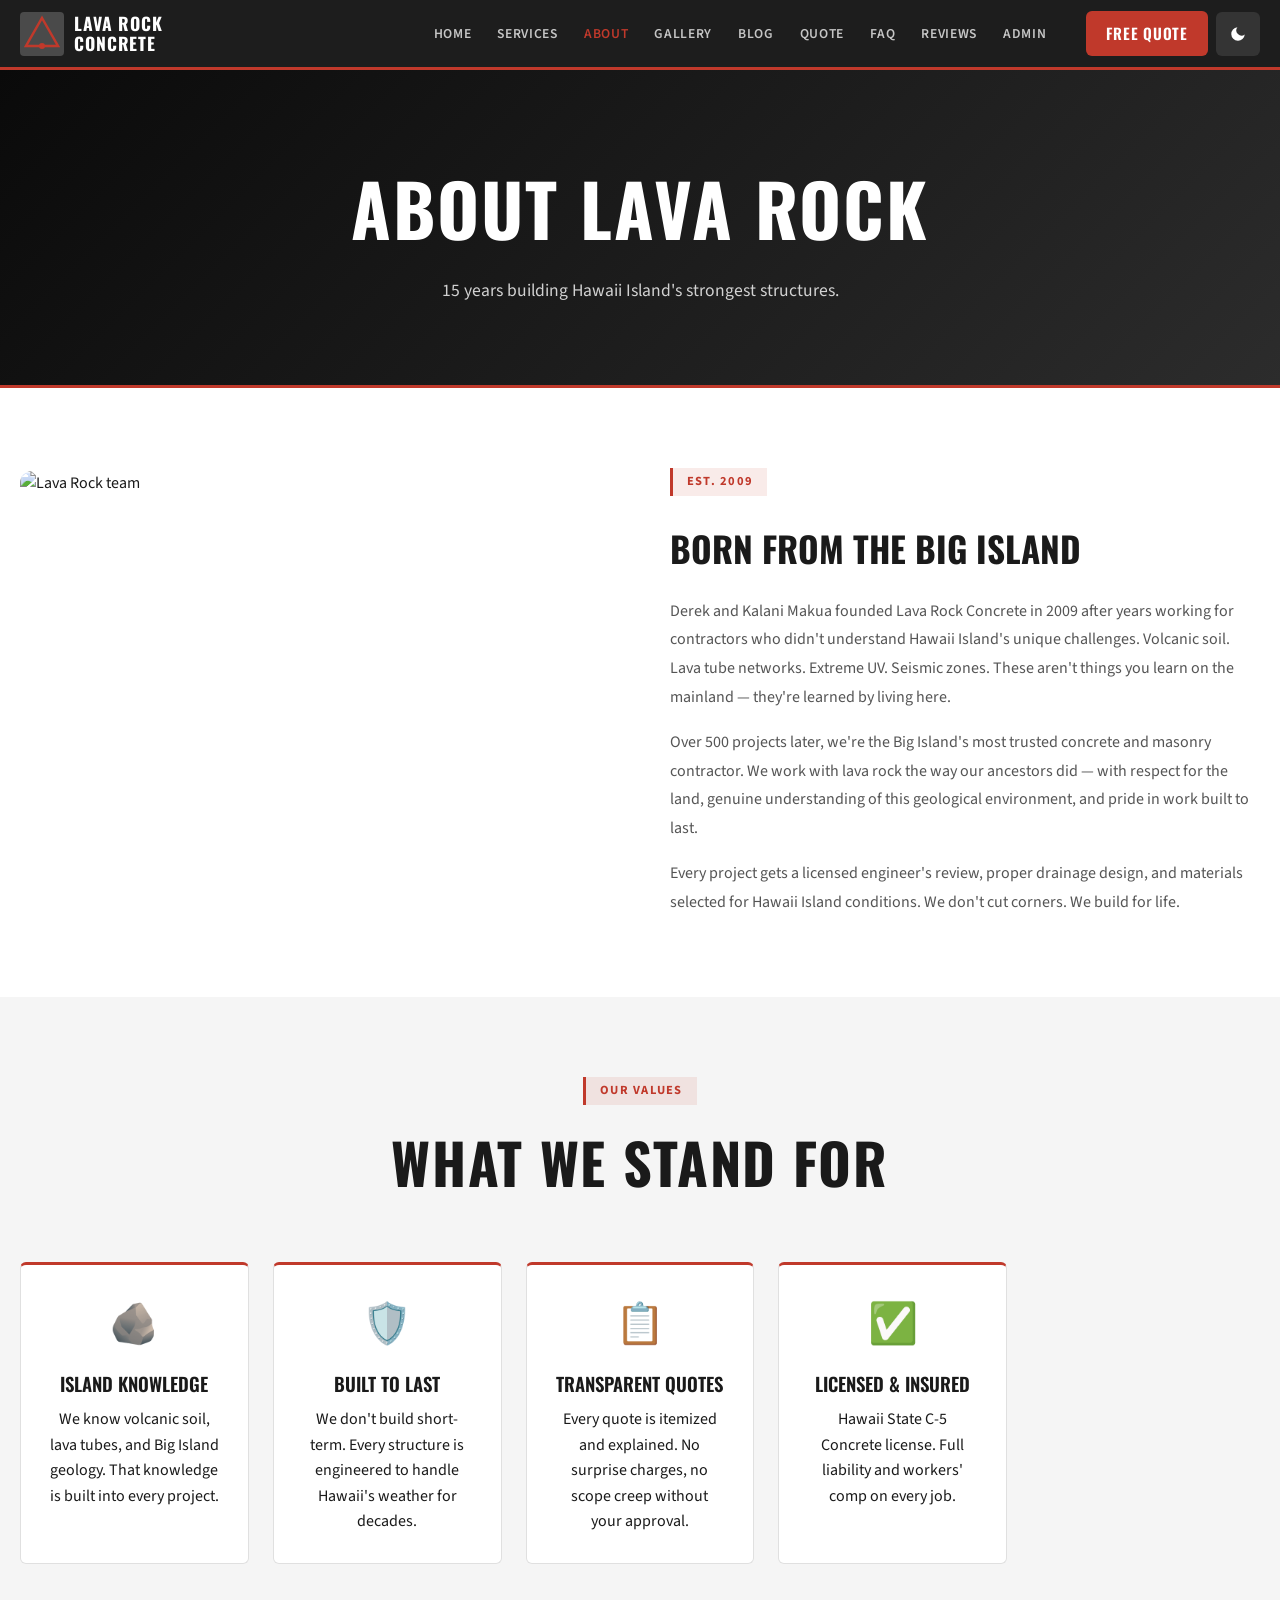
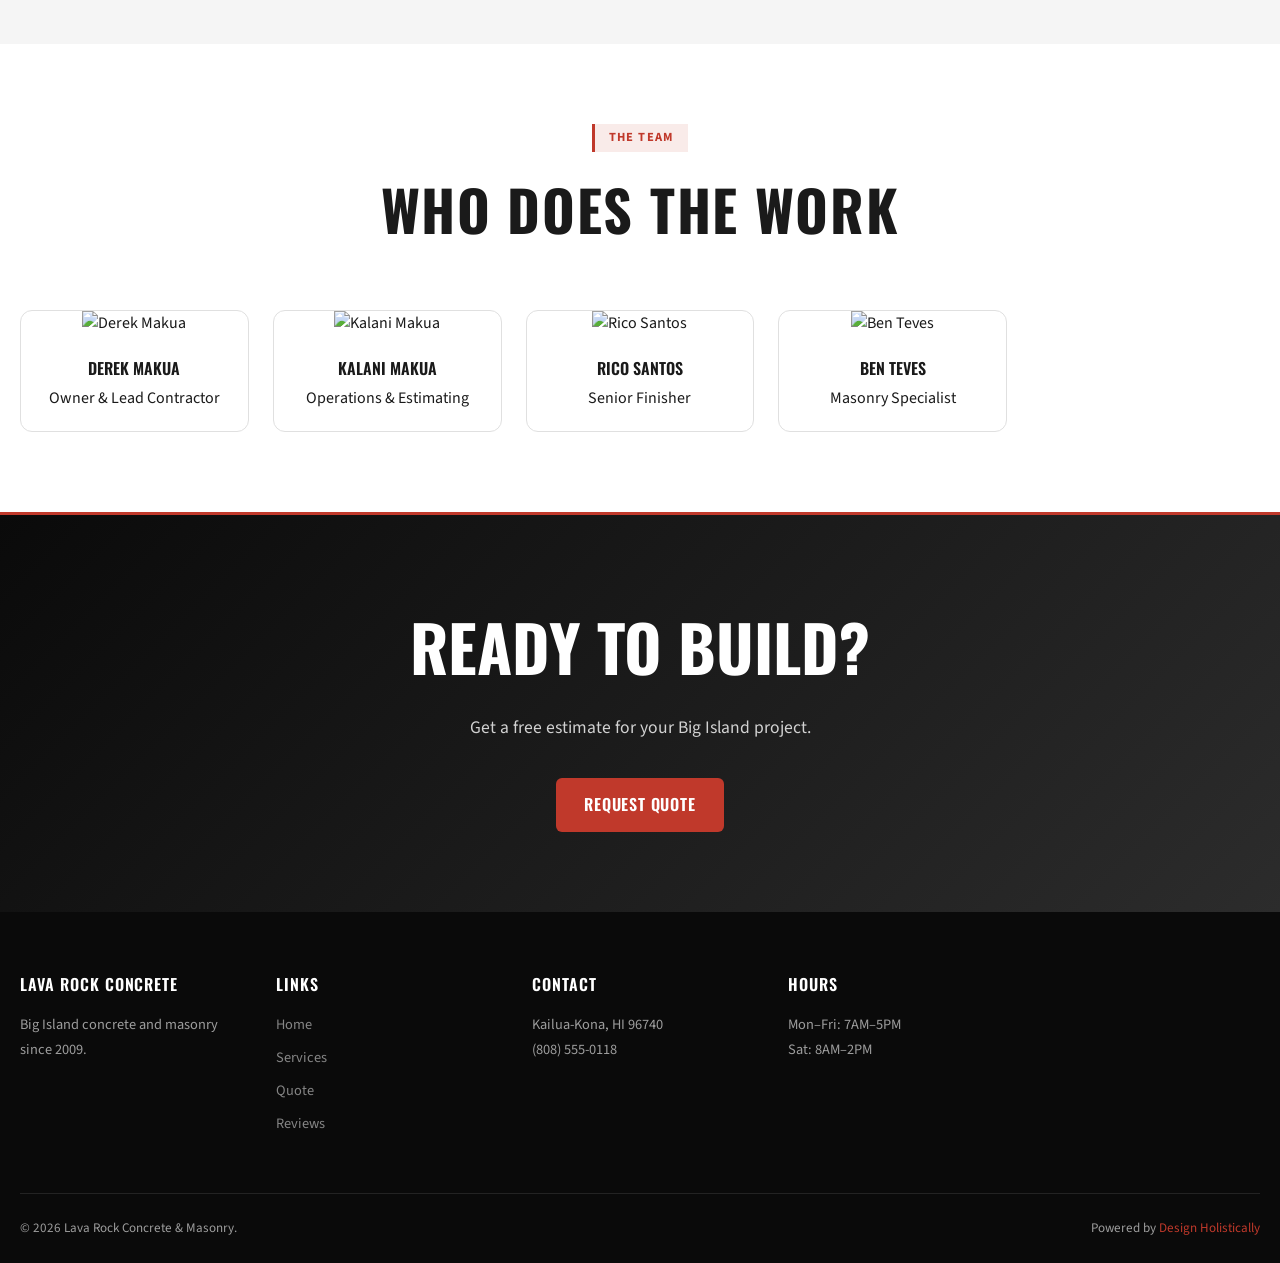
==== about.html @ 1061bb03 "Initial commit: Lava Rock Concrete & Masonry — Hawaii sample site (Kailua-Kona)" ====
<!DOCTYPE html><html lang="en" data-theme="light"><head><meta charset="UTF-8"><meta name="viewport" content="width=device-width, initial-scale=1.0"><title>About Us — Lava Rock Concrete & Masonry | Kailua-Kona</title><link rel="stylesheet" href="css/style.css"></head><body>
<header class="site-header"><div class="header-inner"><a href="index.html" class="logo-wrap"><svg width="44" height="44" viewBox="0 0 44 44" fill="none"><rect width="44" height="44" rx="4" fill="#4A4A4A"/><polygon points="22,6 38,34 6,34" fill="none" stroke="#C0392B" stroke-width="2.5"/><circle cx="22" cy="34" r="3" fill="#C0392B"/></svg><span>Lava Rock<br>Concrete</span></a>
<nav class="nav-links"><a href="index.html">Home</a><a href="services.html">Services</a><a href="about.html" class="active">About</a><a href="gallery.html">Gallery</a><a href="blog.html">Blog</a><a href="booking.html">Quote</a><a href="faq.html">FAQ</a><a href="reviews.html">Reviews</a><a href="admin.html">Admin</a></nav>
<div class="header-actions"><a href="booking.html" class="btn-cta-header">Free Quote</a><button class="btn-dark-toggle" id="darkToggle" aria-label="Toggle dark mode"><svg viewBox="0 0 24 24"><path d="M21 12.79A9 9 0 1111.21 3 7 7 0 0021 12.79z"/></svg></button><button class="hamburger" id="hamburger" aria-label="Open menu" aria-expanded="false"><span></span><span></span><span></span></button></div></div></header>
<nav class="mobile-nav" id="mobileNav"><a href="index.html">Home</a><a href="services.html">Services</a><a href="about.html">About</a><a href="gallery.html">Gallery</a><a href="blog.html">Blog</a><a href="booking.html">Quote</a><a href="faq.html">FAQ</a><a href="reviews.html">Reviews</a><a href="admin.html">Admin</a></nav>
<div class="page-hero"><h1>About Lava Rock</h1><p>15 years building Hawaii Island's strongest structures.</p></div>
<section class="section"><div class="container"><div class="about-story fade-up">
<img src="https://picsum.photos/600/450?random=1819" alt="Lava Rock team">
<div><div class="section-tag">Est. 2009</div><h2 style="font-family:'Oswald',sans-serif;font-weight:700;font-size:2.2rem;text-transform:uppercase;margin:12px 0 20px">Born from the Big Island</h2>
<p style="color:var(--text-muted);line-height:1.8;margin-bottom:16px">Derek and Kalani Makua founded Lava Rock Concrete in 2009 after years working for contractors who didn't understand Hawaii Island's unique challenges. Volcanic soil. Lava tube networks. Extreme UV. Seismic zones. These aren't things you learn on the mainland — they're learned by living here.</p>
<p style="color:var(--text-muted);line-height:1.8;margin-bottom:16px">Over 500 projects later, we're the Big Island's most trusted concrete and masonry contractor. We work with lava rock the way our ancestors did — with respect for the land, genuine understanding of this geological environment, and pride in work built to last.</p>
<p style="color:var(--text-muted);line-height:1.8">Every project gets a licensed engineer's review, proper drainage design, and materials selected for Hawaii Island conditions. We don't cut corners. We build for life.</p>
</div></div></div></section>
<section class="section section-alt"><div class="container">
<div class="section-header fade-up"><div class="section-tag">Our Values</div><h2>What We Stand For</h2></div>
<div class="values-grid">
<div class="value-card fade-up"><div class="value-icon">🪨</div><h3>Island Knowledge</h3><p>We know volcanic soil, lava tubes, and Big Island geology. That knowledge is built into every project.</p></div>
<div class="value-card fade-up"><div class="value-icon">🛡️</div><h3>Built to Last</h3><p>We don't build short-term. Every structure is engineered to handle Hawaii's weather for decades.</p></div>
<div class="value-card fade-up"><div class="value-icon">📋</div><h3>Transparent Quotes</h3><p>Every quote is itemized and explained. No surprise charges, no scope creep without your approval.</p></div>
<div class="value-card fade-up"><div class="value-icon">✅</div><h3>Licensed & Insured</h3><p>Hawaii State C-5 Concrete license. Full liability and workers' comp on every job.</p></div>
</div></div></section>
<section class="section"><div class="container">
<div class="section-header fade-up"><div class="section-tag">The Team</div><h2>Who Does the Work</h2></div>
<div class="team-grid">
<div class="team-card fade-up"><img src="https://picsum.photos/300/300?random=1820" alt="Derek Makua"><div class="team-card-body"><strong>Derek Makua</strong><span>Owner & Lead Contractor</span></div></div>
<div class="team-card fade-up"><img src="https://picsum.photos/300/300?random=1821" alt="Kalani Makua"><div class="team-card-body"><strong>Kalani Makua</strong><span>Operations & Estimating</span></div></div>
<div class="team-card fade-up"><img src="https://picsum.photos/300/300?random=1822" alt="Rico Santos"><div class="team-card-body"><strong>Rico Santos</strong><span>Senior Finisher</span></div></div>
<div class="team-card fade-up"><img src="https://picsum.photos/300/300?random=1823" alt="Ben Teves"><div class="team-card-body"><strong>Ben Teves</strong><span>Masonry Specialist</span></div></div>
</div></div></section>
<section class="cta-section"><div class="container"><h2>Ready to Build?</h2><p>Get a free estimate for your Big Island project.</p><a href="booking.html" class="btn btn-primary">Request Quote</a></div></section>
<footer class="site-footer"><div class="footer-grid"><div class="footer-col"><h4>Lava Rock Concrete</h4><p>Big Island concrete and masonry since 2009.</p></div><div class="footer-col"><h4>Links</h4><a href="index.html">Home</a><a href="services.html">Services</a><a href="booking.html">Quote</a><a href="reviews.html">Reviews</a></div><div class="footer-col"><h4>Contact</h4><p>Kailua-Kona, HI 96740<br>(808) 555-0118</p></div><div class="footer-col"><h4>Hours</h4><p>Mon–Fri: 7AM–5PM<br>Sat: 8AM–2PM</p></div></div><div class="footer-bottom"><span>© 2026 Lava Rock Concrete & Masonry.</span><span>Powered by <a href="https://designholistically.com" target="_blank">Design Holistically</a></span></div></footer>
<button class="back-to-top" id="backToTop" aria-label="Back to top">↑</button><script src="js/main.js"></script></body></html>
---- css/style.css ----
@import url('https://fonts.googleapis.com/css2?family=Oswald:wght@400;500;600;700&family=Source+Sans+3:wght@400;600;700&display=swap');

:root {
  --primary: #4A4A4A;
  --primary-dark: #2c2c2c;
  --primary-light: #666;
  --accent: #C0392B;
  --accent-dark: #922b21;
  --bg: #ffffff;
  --bg-alt: #f5f5f5;
  --bg-card: #ffffff;
  --text: #1a1a1a;
  --text-muted: #555;
  --text-light: #888;
  --border: #e0e0e0;
  --shadow: 0 2px 16px rgba(0,0,0,0.08);
  --shadow-lg: 0 8px 40px rgba(0,0,0,0.15);
  --radius: 6px;
  --radius-lg: 12px;
  --header-h: 70px;
  --transition: 0.3s cubic-bezier(0.4,0,0.2,1);
}
[data-theme="dark"] {
  --bg: #111111;
  --bg-alt: #1a1a1a;
  --bg-card: #222222;
  --text: #f0f0f0;
  --text-muted: #aaa;
  --text-light: #777;
  --border: #333;
}
*, *::before, *::after { box-sizing: border-box; margin: 0; padding: 0; }
html { scroll-behavior: smooth; }
body { font-family: 'Source Sans 3', sans-serif; background: var(--bg); color: var(--text); line-height: 1.6; transition: background var(--transition), color var(--transition); }

.site-header { position: sticky; top: 0; z-index: 1000; height: var(--header-h); background: rgba(20,20,20,0.96); backdrop-filter: blur(12px); border-bottom: 3px solid var(--accent); display: flex; align-items: center; }
.header-inner { width: 100%; max-width: 1280px; margin: 0 auto; padding: 0 20px; display: flex; align-items: center; gap: 16px; }
.logo-wrap { display: flex; align-items: center; gap: 10px; text-decoration: none; color: #fff; }
.logo-wrap span { font-family: 'Oswald', sans-serif; font-weight: 700; font-size: 1.1rem; line-height: 1.1; text-transform: uppercase; letter-spacing: 0.05em; }
.nav-links { display: flex; align-items: center; gap: 2px; margin-left: auto; }
.nav-links a { padding: 8px 12px; text-decoration: none; color: rgba(255,255,255,0.75); font-weight: 600; font-size: 0.85rem; transition: color var(--transition); white-space: nowrap; text-transform: uppercase; letter-spacing: 0.05em; }
.nav-links a:hover, .nav-links a.active { color: var(--accent); }
.header-actions { display: flex; align-items: center; gap: 8px; margin-left: 12px; }
.btn-cta-header { background: var(--accent); color: #fff; padding: 10px 20px; font-family: 'Oswald', sans-serif; font-weight: 600; font-size: 0.95rem; text-decoration: none; border-radius: var(--radius); min-height: 44px; display: inline-flex; align-items: center; text-transform: uppercase; letter-spacing: 0.05em; transition: background var(--transition); }
.btn-cta-header:hover { background: var(--accent-dark); }
.btn-dark-toggle { width: 44px; height: 44px; border: none; background: rgba(255,255,255,0.1); border-radius: var(--radius); cursor: pointer; display: flex; align-items: center; justify-content: center; }
.btn-dark-toggle svg { width: 18px; height: 18px; fill: #fff; }
.hamburger { display: none; flex-direction: column; gap: 5px; background: none; border: none; cursor: pointer; padding: 10px; width: 44px; height: 44px; align-items: center; justify-content: center; }
.hamburger span { display: block; width: 22px; height: 2px; background: #fff; border-radius: 2px; }
.mobile-nav { display: none; position: fixed; inset: 0; top: var(--header-h); background: #111; z-index: 999; padding: 24px 20px; flex-direction: column; gap: 8px; }
.mobile-nav.open { display: flex; }
.mobile-nav a { padding: 14px 16px; text-decoration: none; color: #fff; font-weight: 600; font-size: 1.1rem; border: 1px solid #333; border-radius: var(--radius); text-transform: uppercase; }
.mobile-nav a:hover { background: var(--accent); border-color: var(--accent); }

.btn { display: inline-flex; align-items: center; justify-content: center; gap: 8px; padding: 14px 28px; border-radius: var(--radius); font-family: 'Oswald', sans-serif; font-weight: 600; font-size: 1rem; cursor: pointer; text-decoration: none; border: none; transition: all var(--transition); min-height: 44px; text-transform: uppercase; letter-spacing: 0.05em; }
.btn-primary { background: var(--accent); color: #fff; }
.btn-primary:hover { background: var(--accent-dark); transform: translateY(-2px); }
.btn-outline { background: transparent; border: 2px solid var(--accent); color: var(--accent); }
.btn-outline:hover { background: var(--accent); color: #fff; }
.btn-ghost { background: rgba(255,255,255,0.12); color: #fff; border: 2px solid rgba(255,255,255,0.4); }
.btn-ghost:hover { background: rgba(255,255,255,0.22); }

.hero { min-height: 90vh; display: flex; align-items: center; background: linear-gradient(135deg, #0a0a0a 0%, #2c2c2c 60%, var(--primary) 100%); position: relative; overflow: hidden; }
.hero-bg { position: absolute; inset: 0; background-image: url('https://picsum.photos/1280/900?random=1801'); background-size: cover; background-position: center; opacity: 0.2; }
.hero-content { position: relative; z-index: 2; max-width: 1280px; margin: 0 auto; padding: 80px 20px; }
.hero-badge { display: inline-block; background: var(--accent); color: #fff; padding: 4px 16px; font-family: 'Oswald', sans-serif; font-weight: 600; font-size: 0.85rem; text-transform: uppercase; letter-spacing: 0.1em; margin-bottom: 20px; }
.hero h1 { font-family: 'Oswald', sans-serif; font-weight: 700; font-size: clamp(3rem, 8vw, 6rem); color: #fff; line-height: 0.95; margin-bottom: 20px; text-transform: uppercase; letter-spacing: 0.02em; }
.hero h1 span { color: var(--accent); }
.hero p { font-size: 1.15rem; color: rgba(255,255,255,0.8); max-width: 520px; margin-bottom: 36px; }
.hero-ctas { display: flex; flex-wrap: wrap; gap: 12px; }
.hero-stats { display: flex; gap: 48px; margin-top: 60px; flex-wrap: wrap; border-top: 1px solid rgba(255,255,255,0.15); padding-top: 40px; }
.hero-stat .num { font-family: 'Oswald', sans-serif; font-weight: 700; font-size: 2.5rem; color: var(--accent); }
.hero-stat .lbl { font-size: 0.82rem; color: rgba(255,255,255,0.6); text-transform: uppercase; letter-spacing: 0.08em; }

.section { padding: 80px 20px; }
.section-alt { background: var(--bg-alt); }
.container { max-width: 1280px; margin: 0 auto; }
.section-header { text-align: center; margin-bottom: 56px; }
.section-tag { display: inline-block; background: rgba(192,57,43,0.1); color: var(--accent); padding: 4px 14px; font-size: 0.78rem; font-weight: 700; text-transform: uppercase; letter-spacing: 0.1em; margin-bottom: 12px; border-left: 3px solid var(--accent); }
.section-header h2 { font-family: 'Oswald', sans-serif; font-weight: 700; font-size: clamp(2rem, 5vw, 3.5rem); text-transform: uppercase; letter-spacing: 0.03em; margin-bottom: 12px; }
.section-header p { color: var(--text-muted); font-size: 1.05rem; max-width: 560px; margin: 0 auto; }

.card { background: var(--bg-card); border: 1px solid var(--border); border-radius: var(--radius-lg); overflow: hidden; transition: transform var(--transition), box-shadow var(--transition); }
.card:hover { transform: translateY(-4px); box-shadow: var(--shadow-lg); }
.card-img { width: 100%; height: 200px; object-fit: cover; }
.card-body { padding: 24px; }
.card-body h3 { font-family: 'Oswald', sans-serif; font-weight: 600; font-size: 1.3rem; text-transform: uppercase; margin-bottom: 8px; }
.card-body p { color: var(--text-muted); font-size: 0.95rem; }
.price-tag { display: inline-block; background: var(--accent); color: #fff; padding: 4px 12px; font-family: 'Oswald', sans-serif; font-weight: 600; font-size: 0.88rem; margin-top: 12px; text-transform: uppercase; }

.grid-3 { display: grid; grid-template-columns: repeat(auto-fill, minmax(280px, 1fr)); gap: 24px; }
.grid-2 { display: grid; grid-template-columns: repeat(auto-fill, minmax(380px, 1fr)); gap: 28px; }

.testimonial-card { background: var(--bg-card); border: 1px solid var(--border); border-radius: var(--radius-lg); padding: 28px; border-left: 4px solid var(--accent); }
.stars { color: var(--accent); font-size: 1.1rem; margin-bottom: 12px; }
.testimonial-card p { color: var(--text-muted); font-style: italic; margin-bottom: 20px; line-height: 1.7; }
.testi-author { display: flex; align-items: center; gap: 12px; }
.testi-author img { width: 48px; height: 48px; border-radius: 50%; object-fit: cover; }
.testi-author strong { font-weight: 700; }
.testi-author span { font-size: 0.82rem; color: var(--text-light); }

.page-hero { background: linear-gradient(135deg, #0a0a0a, #2c2c2c); padding: 80px 20px; text-align: center; color: #fff; border-bottom: 3px solid var(--accent); }
.page-hero h1 { font-family: 'Oswald', sans-serif; font-weight: 700; font-size: clamp(2.5rem, 6vw, 4.5rem); text-transform: uppercase; letter-spacing: 0.03em; margin-bottom: 12px; }
.page-hero p { font-size: 1.1rem; opacity: 0.8; }

.gallery-grid { display: grid; grid-template-columns: repeat(auto-fill, minmax(260px, 1fr)); gap: 12px; }
.gallery-item { border-radius: var(--radius); overflow: hidden; aspect-ratio: 4/3; position: relative; cursor: pointer; }
.gallery-item img { width: 100%; height: 100%; object-fit: cover; transition: transform 0.4s ease; }
.gallery-item:hover img { transform: scale(1.05); }
.gallery-overlay { position: absolute; inset: 0; background: rgba(192,57,43,0.75); opacity: 0; display: flex; align-items: center; justify-content: center; color: #fff; font-weight: 700; transition: opacity var(--transition); font-family: 'Oswald', sans-serif; text-transform: uppercase; letter-spacing: 0.08em; }
.gallery-item:hover .gallery-overlay { opacity: 1; }

.faq-item { border: 1px solid var(--border); border-radius: var(--radius); margin-bottom: 10px; overflow: hidden; }
.faq-question { padding: 18px 20px; cursor: pointer; display: flex; justify-content: space-between; align-items: center; font-weight: 700; background: var(--bg-card); }
.faq-question:hover { background: var(--bg-alt); }
.faq-answer { padding: 0 20px; max-height: 0; overflow: hidden; transition: max-height 0.4s ease, padding 0.3s; color: var(--text-muted); line-height: 1.7; }
.faq-answer.open { max-height: 400px; padding: 16px 20px; }
.faq-icon { font-size: 1.2rem; color: var(--accent); transition: transform var(--transition); }
.faq-item.open .faq-icon { transform: rotate(45deg); }

.review-card { background: var(--bg-card); border: 1px solid var(--border); border-radius: var(--radius-lg); padding: 24px; }
.review-platform { font-size: 0.8rem; color: var(--text-light); margin-bottom: 8px; }
.review-text { color: var(--text-muted); font-style: italic; margin: 12px 0 16px; line-height: 1.7; }
.reviewer { display: flex; align-items: center; gap: 10px; }
.reviewer img { width: 44px; height: 44px; border-radius: 50%; object-fit: cover; }

.booking-steps { display: flex; justify-content: center; gap: 0; margin-bottom: 48px; flex-wrap: wrap; }
.step-indicator { display: flex; align-items: center; }
.step-dot { width: 36px; height: 36px; border-radius: 50%; display: flex; align-items: center; justify-content: center; font-weight: 800; font-size: 0.85rem; border: 2px solid var(--border); background: var(--bg-card); color: var(--text-muted); transition: all var(--transition); }
.step-dot.active { background: var(--accent); border-color: var(--accent); color: #fff; }
.step-dot.done { background: var(--primary); border-color: var(--primary); color: #fff; }
.step-line { width: 60px; height: 2px; background: var(--border); }
.step-line.done { background: var(--primary); }
.booking-form-wrap { max-width: 640px; margin: 0 auto; background: var(--bg-card); border: 1px solid var(--border); border-radius: var(--radius-lg); padding: 40px 32px; }
.form-step { display: none; }
.form-step.active { display: block; }
.form-step h3 { font-family: 'Oswald', sans-serif; font-weight: 700; font-size: 1.8rem; text-transform: uppercase; margin-bottom: 24px; }
.form-group { margin-bottom: 20px; }
.form-group label { display: block; font-weight: 700; margin-bottom: 6px; font-size: 0.82rem; text-transform: uppercase; letter-spacing: 0.04em; }
.form-group input, .form-group select, .form-group textarea { width: 100%; padding: 12px 16px; border: 1px solid var(--border); border-radius: var(--radius); background: var(--bg); color: var(--text); font-size: 0.95rem; font-family: inherit; }
.form-group input:focus, .form-group select:focus, .form-group textarea:focus { outline: none; border-color: var(--accent); }
.service-options { display: grid; grid-template-columns: 1fr 1fr; gap: 12px; }
.service-opt { border: 2px solid var(--border); border-radius: var(--radius); padding: 16px; cursor: pointer; transition: all var(--transition); text-align: center; }
.service-opt:hover, .service-opt.selected { border-color: var(--accent); background: rgba(192,57,43,0.05); }
.service-opt strong { display: block; font-weight: 800; font-size: 0.95rem; margin-bottom: 4px; }
.service-opt span { font-size: 0.8rem; color: var(--text-muted); }
.form-nav { display: flex; gap: 12px; margin-top: 28px; }

.cta-section { background: linear-gradient(135deg, #0a0a0a, #2c2c2c); color: #fff; padding: 80px 20px; text-align: center; border-top: 3px solid var(--accent); }
.cta-section h2 { font-family: 'Oswald', sans-serif; font-weight: 700; font-size: clamp(2.5rem, 5vw, 4rem); text-transform: uppercase; margin-bottom: 16px; }
.cta-section p { opacity: 0.8; margin-bottom: 36px; font-size: 1.1rem; }

.about-story { display: grid; grid-template-columns: 1fr 1fr; gap: 60px; align-items: center; }
.about-story img { width: 100%; border-radius: var(--radius-lg); aspect-ratio: 4/3; object-fit: cover; }
.values-grid { display: grid; grid-template-columns: repeat(auto-fill, minmax(220px, 1fr)); gap: 24px; }
.value-card { background: var(--bg-card); border: 1px solid var(--border); border-radius: var(--radius); padding: 28px; text-align: center; border-top: 3px solid var(--accent); }
.value-icon { font-size: 2.5rem; margin-bottom: 12px; }
.value-card h3 { font-family: 'Oswald', sans-serif; font-weight: 600; text-transform: uppercase; margin-bottom: 8px; }
.team-grid { display: grid; grid-template-columns: repeat(auto-fill, minmax(220px, 1fr)); gap: 24px; }
.team-card { background: var(--bg-card); border: 1px solid var(--border); border-radius: var(--radius-lg); overflow: hidden; text-align: center; }
.team-card img { width: 100%; height: 220px; object-fit: cover; }
.team-card-body { padding: 20px; }
.team-card-body strong { display: block; font-family: 'Oswald', sans-serif; font-weight: 600; text-transform: uppercase; margin-bottom: 4px; font-size: 1rem; }

.article-hero { height: 400px; position: relative; overflow: hidden; }
.article-hero img { width: 100%; height: 100%; object-fit: cover; }
.article-hero-overlay { position: absolute; inset: 0; background: linear-gradient(to top, rgba(0,0,0,0.85), transparent); display: flex; align-items: flex-end; padding: 40px; }
.article-hero-overlay h1 { font-family: 'Oswald', sans-serif; font-weight: 700; font-size: clamp(1.8rem, 4vw, 3rem); color: #fff; max-width: 800px; text-transform: uppercase; letter-spacing: 0.02em; }
.article-body { max-width: 760px; margin: 0 auto; padding: 48px 20px; }
.article-body h2 { font-family: 'Oswald', sans-serif; font-weight: 600; font-size: 1.8rem; margin: 32px 0 12px; text-transform: uppercase; }
.article-body p { color: var(--text-muted); line-height: 1.8; margin-bottom: 20px; }
.article-body ul { color: var(--text-muted); padding-left: 28px; margin-bottom: 20px; line-height: 1.8; }
.article-meta { display: flex; gap: 16px; flex-wrap: wrap; align-items: center; padding: 20px 0; border-bottom: 1px solid var(--border); margin-bottom: 32px; }
.blog-cat { background: rgba(192,57,43,0.1); color: var(--accent); padding: 3px 10px; font-size: 0.78rem; font-weight: 700; text-transform: uppercase; border-left: 2px solid var(--accent); }
.blog-date { font-size: 0.82rem; color: var(--text-light); }
.article-img-mid { width: 100%; border-radius: var(--radius); margin: 24px 0; aspect-ratio: 16/9; object-fit: cover; }

.blog-card { background: var(--bg-card); border: 1px solid var(--border); border-radius: var(--radius-lg); overflow: hidden; transition: transform var(--transition), box-shadow var(--transition); }
.blog-card:hover { transform: translateY(-4px); box-shadow: var(--shadow-lg); }
.blog-card img { width: 100%; height: 200px; object-fit: cover; }
.blog-card-body { padding: 24px; }
.blog-card-body h3 { font-family: 'Oswald', sans-serif; font-weight: 600; font-size: 1.2rem; text-transform: uppercase; margin-bottom: 8px; }
.blog-card-body p { color: var(--text-muted); font-size: 0.9rem; }
.blog-card-body a { display: inline-flex; align-items: center; gap: 6px; color: var(--accent); font-weight: 700; text-decoration: none; margin-top: 14px; font-size: 0.9rem; text-transform: uppercase; }

.site-footer { background: #0a0a0a; color: rgba(255,255,255,0.6); padding: 60px 20px 24px; }
.footer-grid { display: grid; grid-template-columns: repeat(auto-fill, minmax(200px, 1fr)); gap: 40px; max-width: 1280px; margin: 0 auto 48px; }
.footer-col h4 { font-family: 'Oswald', sans-serif; font-weight: 600; color: #fff; margin-bottom: 16px; text-transform: uppercase; letter-spacing: 0.06em; }
.footer-col a { display: block; color: rgba(255,255,255,0.5); text-decoration: none; margin-bottom: 10px; font-size: 0.9rem; transition: color var(--transition); }
.footer-col a:hover { color: var(--accent); }
.footer-col p { font-size: 0.9rem; line-height: 1.7; }
.footer-bottom { max-width: 1280px; margin: 0 auto; padding-top: 24px; border-top: 1px solid rgba(255,255,255,0.1); display: flex; justify-content: space-between; align-items: center; flex-wrap: wrap; gap: 12px; font-size: 0.82rem; }
.footer-bottom a { color: var(--accent); text-decoration: none; }

.back-to-top { position: fixed; bottom: 28px; right: 28px; width: 44px; height: 44px; background: var(--accent); color: #fff; border: none; border-radius: var(--radius); cursor: pointer; display: flex; align-items: center; justify-content: center; font-size: 1.2rem; opacity: 0; transform: translateY(20px); transition: all var(--transition); z-index: 900; }
.back-to-top.visible { opacity: 1; transform: translateY(0); }
.back-to-top:hover { background: var(--accent-dark); }

.fade-up { opacity: 0; transform: translateY(30px); transition: opacity 0.6s ease, transform 0.6s ease; }
.fade-up.visible { opacity: 1; transform: translateY(0); }
.fade-left { opacity: 0; transform: translateX(-30px); transition: opacity 0.6s ease, transform 0.6s ease; }
.fade-left.visible { opacity: 1; transform: translateX(0); }

.login-overlay { position: fixed; inset: 0; background: var(--bg); z-index: 9999; display: flex; align-items: center; justify-content: center; }
.login-box { background: var(--bg-card); border: 1px solid var(--border); border-radius: var(--radius-lg); padding: 48px 40px; width: 100%; max-width: 420px; text-align: center; }
.login-box h2 { font-family: 'Oswald', sans-serif; font-weight: 700; font-size: 2rem; text-transform: uppercase; margin-bottom: 8px; }
.admin-layout { display: flex; }
.admin-sidebar { width: 240px; background: var(--bg-card); border-right: 1px solid var(--border); min-height: 100vh; padding: 24px 0; flex-shrink: 0; }
.admin-main { flex: 1; padding: 32px; overflow-x: auto; }
.admin-nav a { display: flex; align-items: center; gap: 10px; padding: 12px 20px; color: var(--text-muted); text-decoration: none; font-weight: 600; font-size: 0.9rem; transition: all var(--transition); }
.admin-nav a:hover, .admin-nav a.active { color: var(--accent); background: rgba(192,57,43,0.08); border-left: 3px solid var(--accent); }
.stat-card { background: var(--bg-card); border: 1px solid var(--border); border-radius: var(--radius); padding: 20px 24px; }
.stat-card .val { font-family: 'Oswald', sans-serif; font-weight: 700; font-size: 2rem; color: var(--accent); }
.stat-card .label { font-size: 0.85rem; color: var(--text-muted); margin-top: 4px; }
.admin-table { width: 100%; border-collapse: collapse; background: var(--bg-card); font-size: 0.9rem; }
.admin-table th { background: var(--bg-alt); padding: 12px 16px; text-align: left; font-weight: 700; font-size: 0.82rem; text-transform: uppercase; letter-spacing: 0.04em; color: var(--text-muted); }
.admin-table td { padding: 12px 16px; border-top: 1px solid var(--border); }
.badge { display: inline-block; padding: 3px 10px; font-size: 0.78rem; font-weight: 700; }
.badge-green { background: rgba(39,174,96,0.1); color: #1a7a42; }
.badge-yellow { background: rgba(241,196,15,0.15); color: #8a6a00; }
.badge-red { background: rgba(192,57,43,0.1); color: var(--accent); }

@media (max-width: 768px) {
  .nav-links { display: none; }
  .hamburger { display: flex; }
  .about-story { grid-template-columns: 1fr; gap: 32px; }
  .service-options { grid-template-columns: 1fr; }
  .admin-sidebar { display: none; }
  .booking-form-wrap { padding: 28px 20px; }
  .grid-2 { grid-template-columns: 1fr; }
  .step-line { width: 30px; }
  .footer-bottom { flex-direction: column; text-align: center; }
}
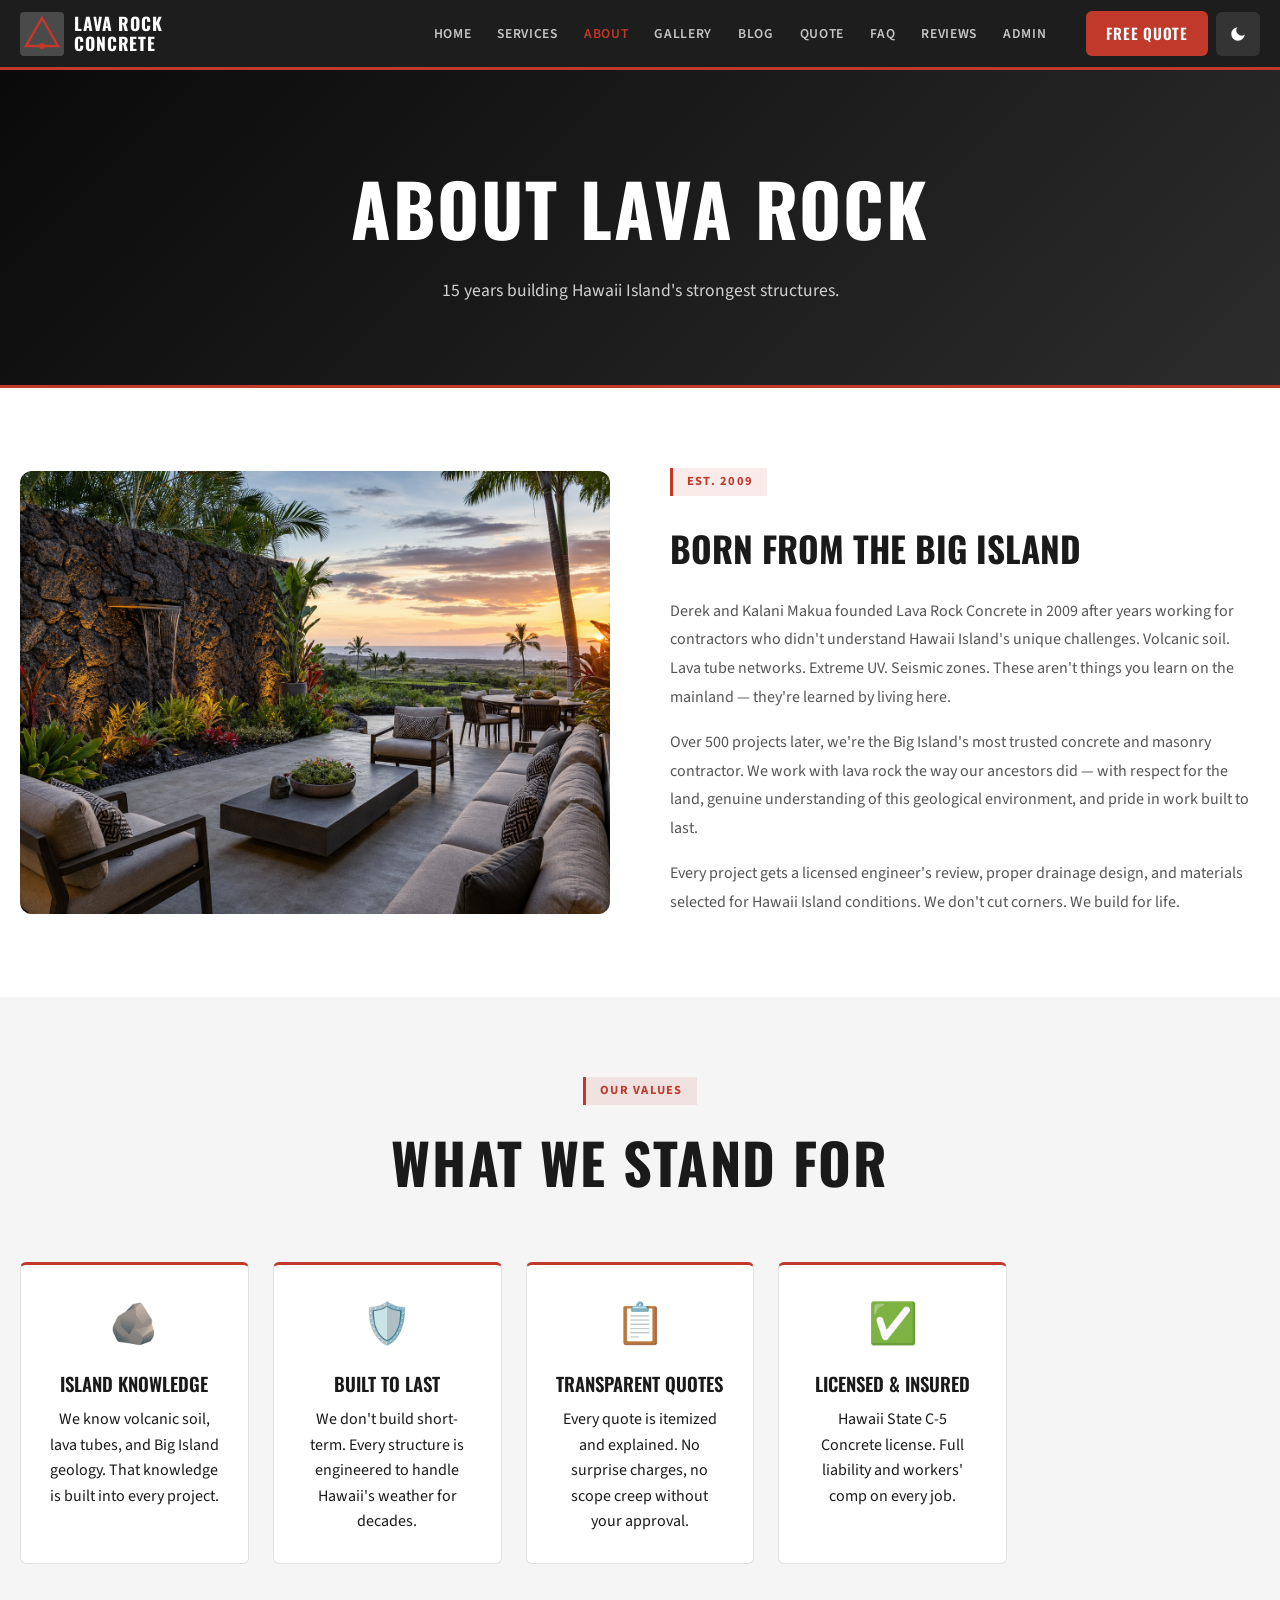
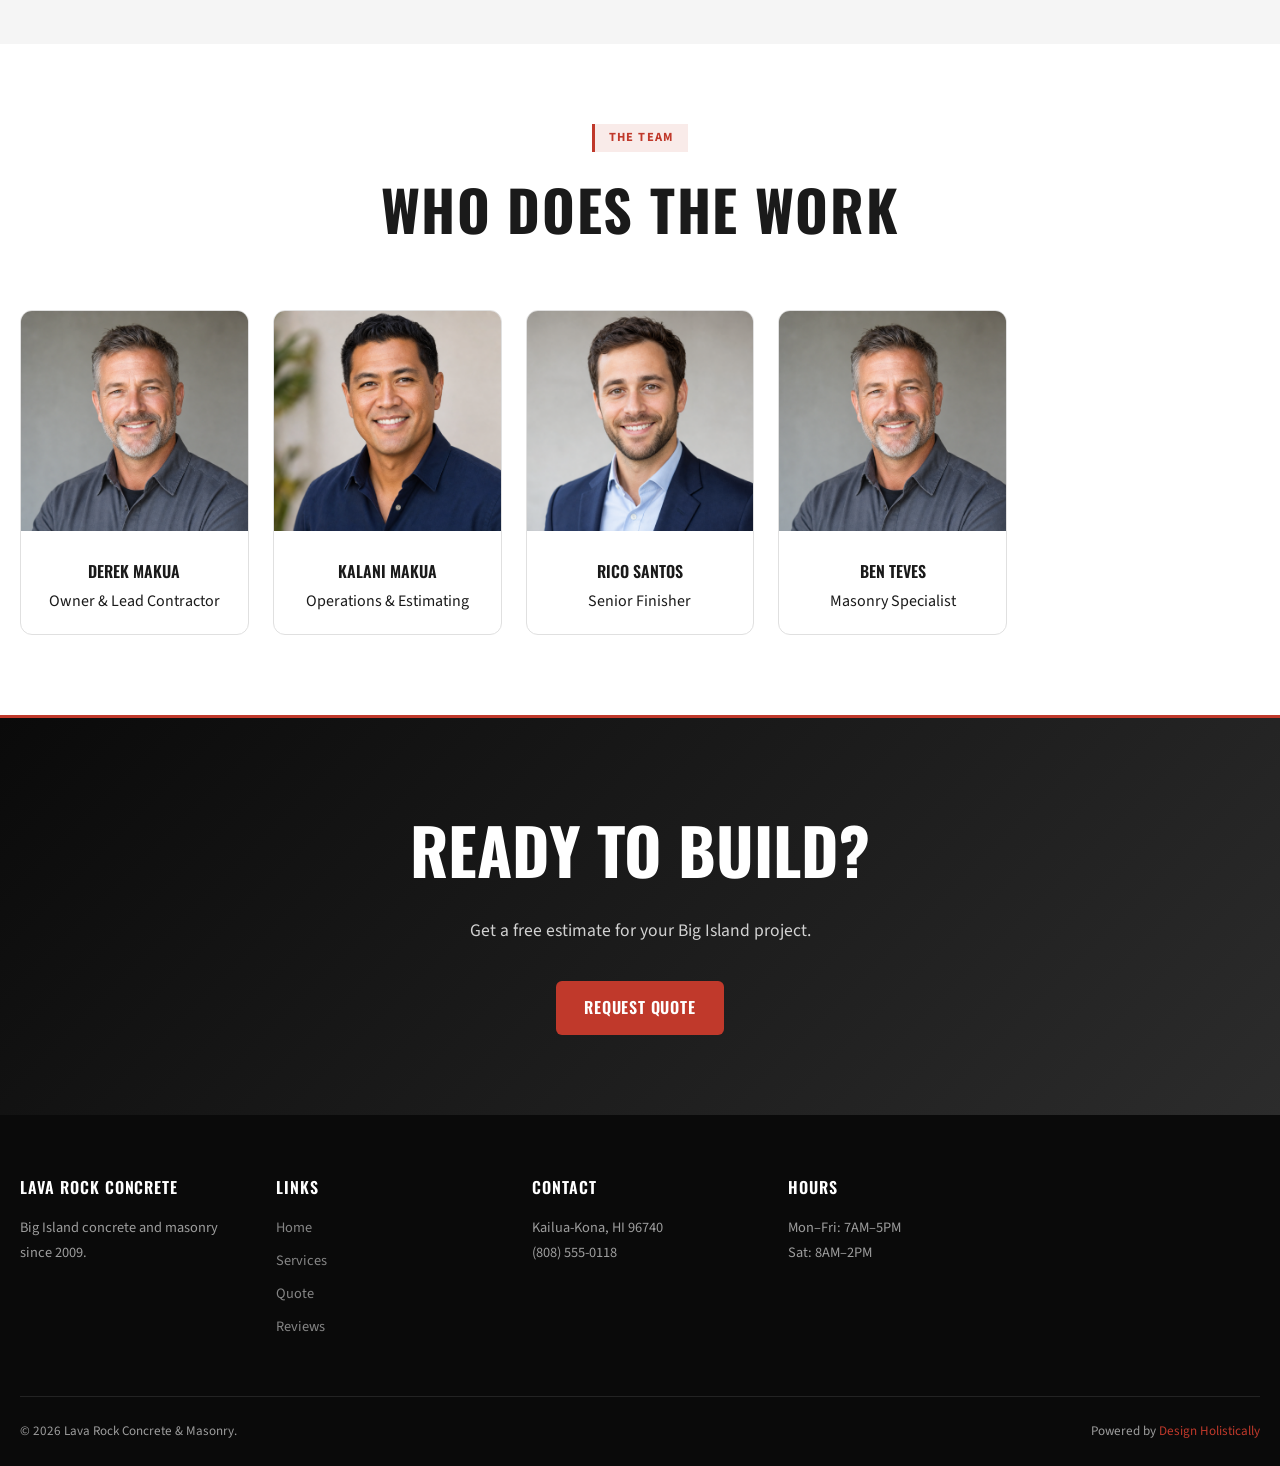
==== commit ae6cefcf: "Initial commit: Lava Rock Concrete & Masonry — Hawaii sample site (Kailua-Kona)" ====
--- a/about.html
+++ b/about.html
@@ -5,7 +5,7 @@
 <nav class="mobile-nav" id="mobileNav"><a href="index.html">Home</a><a href="services.html">Services</a><a href="about.html">About</a><a href="gallery.html">Gallery</a><a href="blog.html">Blog</a><a href="booking.html">Quote</a><a href="faq.html">FAQ</a><a href="reviews.html">Reviews</a><a href="admin.html">Admin</a></nav>
 <div class="page-hero"><h1>About Lava Rock</h1><p>15 years building Hawaii Island's strongest structures.</p></div>
 <section class="section"><div class="container"><div class="about-story fade-up">
-<img src="https://picsum.photos/600/450?random=1819" alt="Lava Rock team">
+<img src="images/gallery-5.png" alt="Lava Rock team">
 <div><div class="section-tag">Est. 2009</div><h2 style="font-family:'Oswald',sans-serif;font-weight:700;font-size:2.2rem;text-transform:uppercase;margin:12px 0 20px">Born from the Big Island</h2>
 <p style="color:var(--text-muted);line-height:1.8;margin-bottom:16px">Derek and Kalani Makua founded Lava Rock Concrete in 2009 after years working for contractors who didn't understand Hawaii Island's unique challenges. Volcanic soil. Lava tube networks. Extreme UV. Seismic zones. These aren't things you learn on the mainland — they're learned by living here.</p>
 <p style="color:var(--text-muted);line-height:1.8;margin-bottom:16px">Over 500 projects later, we're the Big Island's most trusted concrete and masonry contractor. We work with lava rock the way our ancestors did — with respect for the land, genuine understanding of this geological environment, and pride in work built to last.</p>
@@ -22,10 +22,10 @@
 <section class="section"><div class="container">
 <div class="section-header fade-up"><div class="section-tag">The Team</div><h2>Who Does the Work</h2></div>
 <div class="team-grid">
-<div class="team-card fade-up"><img src="https://picsum.photos/300/300?random=1820" alt="Derek Makua"><div class="team-card-body"><strong>Derek Makua</strong><span>Owner & Lead Contractor</span></div></div>
-<div class="team-card fade-up"><img src="https://picsum.photos/300/300?random=1821" alt="Kalani Makua"><div class="team-card-body"><strong>Kalani Makua</strong><span>Operations & Estimating</span></div></div>
-<div class="team-card fade-up"><img src="https://picsum.photos/300/300?random=1822" alt="Rico Santos"><div class="team-card-body"><strong>Rico Santos</strong><span>Senior Finisher</span></div></div>
-<div class="team-card fade-up"><img src="https://picsum.photos/300/300?random=1823" alt="Ben Teves"><div class="team-card-body"><strong>Ben Teves</strong><span>Masonry Specialist</span></div></div>
+<div class="team-card fade-up"><img src="images/avatar-1.png" alt="Derek Makua"><div class="team-card-body"><strong>Derek Makua</strong><span>Owner & Lead Contractor</span></div></div>
+<div class="team-card fade-up"><img src="images/avatar-2.png" alt="Kalani Makua"><div class="team-card-body"><strong>Kalani Makua</strong><span>Operations & Estimating</span></div></div>
+<div class="team-card fade-up"><img src="images/avatar-3.png" alt="Rico Santos"><div class="team-card-body"><strong>Rico Santos</strong><span>Senior Finisher</span></div></div>
+<div class="team-card fade-up"><img src="images/avatar-1.png" alt="Ben Teves"><div class="team-card-body"><strong>Ben Teves</strong><span>Masonry Specialist</span></div></div>
 </div></div></section>
 <section class="cta-section"><div class="container"><h2>Ready to Build?</h2><p>Get a free estimate for your Big Island project.</p><a href="booking.html" class="btn btn-primary">Request Quote</a></div></section>
 <footer class="site-footer"><div class="footer-grid"><div class="footer-col"><h4>Lava Rock Concrete</h4><p>Big Island concrete and masonry since 2009.</p></div><div class="footer-col"><h4>Links</h4><a href="index.html">Home</a><a href="services.html">Services</a><a href="booking.html">Quote</a><a href="reviews.html">Reviews</a></div><div class="footer-col"><h4>Contact</h4><p>Kailua-Kona, HI 96740<br>(808) 555-0118</p></div><div class="footer-col"><h4>Hours</h4><p>Mon–Fri: 7AM–5PM<br>Sat: 8AM–2PM</p></div></div><div class="footer-bottom"><span>© 2026 Lava Rock Concrete & Masonry.</span><span>Powered by <a href="https://designholistically.com" target="_blank">Design Holistically</a></span></div></footer>
